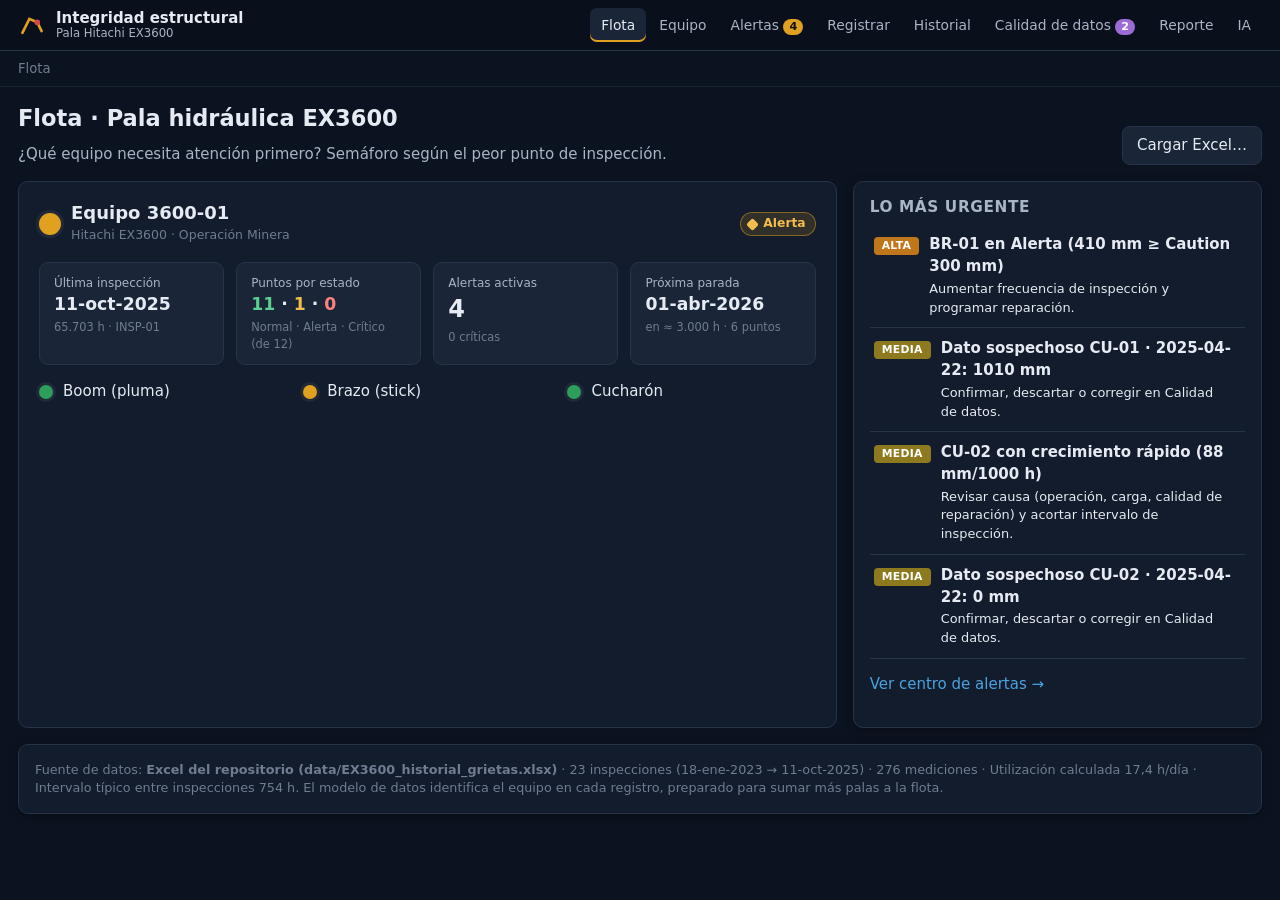
==== index.html @ c7be957b "Fases 0–5: interfaz completa de la plataforma - Shell con router por hash, migas, tema oscuro indust" ====
<!doctype html>
<html lang="es">
<head>
  <meta charset="utf-8">
  <meta name="viewport" content="width=device-width, initial-scale=1">
  <title>Integridad estructural EX3600</title>
  <meta name="description" content="Plataforma de gestión de integridad estructural de la pala Hitachi EX3600: historial de grietas, tendencias, alertas y plan de mantenimiento.">
  <link rel="icon" href="data:image/svg+xml,%3Csvg xmlns='http://www.w3.org/2000/svg' viewBox='0 0 32 32'%3E%3Crect width='32' height='32' rx='6' fill='%230c1320'/%3E%3Cpath d='M6 24 L14 10 L22 14 L26 22' stroke='%23e0a020' stroke-width='3' fill='none' stroke-linecap='round'/%3E%3Ccircle cx='22' cy='14' r='3' fill='%23d64545'/%3E%3C/svg%3E">
  <link rel="stylesheet" href="src/estilos.css">
  <script src="vendor/xlsx.full.min.js"></script>
  <script src="vendor/chart.umd.min.js"></script>
  <script src="vendor/chartjs-plugin-annotation.min.js"></script>
  <script type="importmap">{ "imports": { "three": "./vendor/three.module.min.js" } }</script>
</head>
<body>
  <header class="barra no-print">
    <a class="marca" href="#/flota" aria-label="Inicio">
      <svg viewBox="0 0 32 32" width="28" height="28" aria-hidden="true"><path d="M5 25 L13 9 L22 13 L27 23" stroke="currentColor" stroke-width="3" fill="none" stroke-linecap="round"/><circle cx="22" cy="13" r="3.2" fill="#d64545"/></svg>
      <span><b>Integridad estructural</b><small>Pala Hitachi EX3600</small></span>
    </a>
    <button class="menu-btn" id="menuBtn" aria-label="Menú" aria-expanded="false">☰</button>
    <nav id="nav" class="nav">
      <a href="#/flota" data-r="flota">Flota</a>
      <a href="#/equipo/3600-01" data-r="equipo">Equipo</a>
      <a href="#/alertas" data-r="alertas">Alertas <span class="badge" id="badgeAlertas" hidden></span></a>
      <a href="#/registrar" data-r="registrar">Registrar</a>
      <a href="#/historial" data-r="historial">Historial</a>
      <a href="#/calidad" data-r="calidad">Calidad de datos <span class="badge violeta" id="badgeCalidad" hidden></span></a>
      <a href="#/reporte" data-r="reporte">Reporte</a>
      <a href="#/ia" data-r="ia">IA</a>
    </nav>
  </header>
  <div class="migas no-print" id="migas" aria-label="Ruta"></div>
  <main id="vista" class="vista" tabindex="-1">
    <div class="cargando" id="cargando">Cargando historial de inspecciones…</div>
  </main>
  <div id="toast" class="toast" role="status" aria-live="polite"></div>
  <input type="file" id="archivoExcel" accept=".xlsx,.xls" hidden>

  <script>
    // Si se abre como archivo local, los módulos ES no cargan en la mayoría de los navegadores.
    setTimeout(function () {
      if (!window.__appLista) {
        var c = document.getElementById('cargando');
        if (c) c.innerHTML = location.protocol === 'file:'
          ? '<h2>Abra la plataforma con un servidor local</h2><p>Los navegadores bloquean los módulos JavaScript al abrir <code>index.html</code> como archivo. Use una de estas opciones:</p><ol><li>Doble clic en <b>iniciar.bat</b> (Windows) o ejecute <code>python -m http.server 8000</code> en esta carpeta y abra <a href="http://localhost:8000">http://localhost:8000</a>.</li><li>Use el link publicado en GitHub Pages (ver README).</li></ol>'
          : '<h2>No se pudo iniciar la plataforma</h2><p>Revise la consola del navegador.</p>';
      }
    }, 2500);
  </script>
  <script type="module" src="src/app.js"></script>
</body>
</html>
---- src/estilos.css ----
/* Tema oscuro industrial (GARDIAN). Colores de estado fijos según CLAUDE.md. */
:root {
  --fondo: #0c1320;
  --panel: #131c2c;
  --panel2: #1a2538;
  --borde: #263349;
  --texto: #e6ebf3;
  --texto2: #a9b4c6;
  --tenue: #6f7c92;
  --acento: #4aa3df;
  --normal: #2e9e5b;
  --alerta: #e0a020;
  --critico: #d64545;
  --ni: #7a8599;
  --sospechoso: #9b6bd6;
  --radio: 10px;
  --sombra: 0 2px 10px rgba(0, 0, 0, .35);
  color-scheme: dark;
}
* { box-sizing: border-box; }
html, body { margin: 0; background: var(--fondo); color: var(--texto); font: 15px/1.45 system-ui, -apple-system, "Segoe UI", Roboto, sans-serif; }
a { color: var(--acento); text-decoration: none; }
a:hover { text-decoration: underline; }
h1, h2, h3, h4 { margin: 0 0 .5em; line-height: 1.2; font-weight: 650; }
h1 { font-size: 1.5rem; } h2 { font-size: 1.2rem; } h3 { font-size: 1.02rem; color: var(--texto2); text-transform: uppercase; letter-spacing: .04em; }
code { background: var(--panel2); padding: 0 .3em; border-radius: 4px; }
small, .tenue { color: var(--tenue); }
.num { font-variant-numeric: tabular-nums; }

/* Barra superior */
.barra { position: sticky; top: 0; z-index: 20; display: flex; align-items: center; gap: 16px; padding: 8px 18px; background: #0a101b; border-bottom: 1px solid var(--borde); }
.marca { display: flex; align-items: center; gap: 10px; color: var(--alerta); }
.marca span { display: flex; flex-direction: column; color: var(--texto); line-height: 1.1; }
.marca small { color: var(--texto2); font-size: .78rem; }
.marca:hover { text-decoration: none; }
.nav { display: flex; gap: 2px; margin-left: auto; flex-wrap: wrap; }
.nav a { color: var(--texto2); padding: 7px 11px; border-radius: 7px; font-size: .92rem; white-space: nowrap; }
.nav a:hover { background: var(--panel2); text-decoration: none; color: var(--texto); }
.nav a.activo { background: var(--panel2); color: var(--texto); box-shadow: inset 0 -2px 0 var(--alerta); }
.badge { display: inline-block; min-width: 20px; padding: 0 6px; border-radius: 10px; background: var(--critico); color: #fff; font-size: .75rem; text-align: center; font-weight: 700; }
.badge.violeta { background: var(--sospechoso); }
.menu-btn { display: none; margin-left: auto; background: none; border: 1px solid var(--borde); color: var(--texto); font-size: 1.2rem; border-radius: 6px; padding: 4px 10px; }
.migas { padding: 8px 18px; font-size: .88rem; color: var(--tenue); border-bottom: 1px solid #172033; }
.migas a { color: var(--texto2); }
.migas span.sep { margin: 0 6px; color: #3a4760; }

.vista { padding: 18px; max-width: 1400px; margin: 0 auto; outline: none; }
.cargando { padding: 40px; text-align: center; color: var(--texto2); }
.cargando ol { text-align: left; max-width: 640px; margin: 1em auto; }

/* Componentes */
.panel { background: var(--panel); border: 1px solid var(--borde); border-radius: var(--radio); padding: 16px; box-shadow: var(--sombra); min-width: 0; }
.panel > h2:first-child, .panel > h3:first-child { margin-top: 0; }
.rejilla { display: grid; gap: 16px; }
.c2 { grid-template-columns: repeat(2, minmax(0, 1fr)); }
.c3 { grid-template-columns: repeat(3, minmax(0, 1fr)); }
.c4 { grid-template-columns: repeat(4, minmax(0, 1fr)); }
.c-3-2 { grid-template-columns: minmax(0, 3fr) minmax(0, 2fr); }
.c-2-1 { grid-template-columns: minmax(0, 2fr) minmax(0, 1fr); }
.c-3-1 { grid-template-columns: minmax(0, 3fr) minmax(0, 1fr); }
.fila { display: flex; gap: 10px; align-items: center; flex-wrap: wrap; }
.entre { justify-content: space-between; }
.espacio { height: 16px; }
.cabecera { display: flex; justify-content: space-between; align-items: flex-end; gap: 16px; flex-wrap: wrap; margin-bottom: 16px; }
.cabecera p { margin: .2em 0 0; color: var(--texto2); }

.kpis { display: grid; grid-template-columns: repeat(auto-fit, minmax(150px, 1fr)); gap: 12px; }
.kpi { background: var(--panel2); border: 1px solid var(--borde); border-radius: 9px; padding: 12px 14px; }
.kpi .v { font-size: 1.6rem; font-weight: 700; font-variant-numeric: tabular-nums; }
.kpi .v small { font-size: .85rem; font-weight: 500; }
.kpi .t { font-size: .8rem; color: var(--texto2); }
.kpi .d { font-size: .76rem; color: var(--tenue); margin-top: 2px; }

/* Estados */
.estado { display: inline-flex; align-items: center; gap: 6px; padding: 2px 9px 2px 7px; border-radius: 12px; font-size: .82rem; font-weight: 650; border: 1px solid transparent; white-space: nowrap; }
.estado::before { content: ""; width: 9px; height: 9px; border-radius: 50%; background: currentColor; }
.e-Normal { color: #5ccf8c; background: rgba(46, 158, 91, .14); border-color: rgba(46, 158, 91, .45); }
.e-Alerta { color: #f2bd4c; background: rgba(224, 160, 32, .14); border-color: rgba(224, 160, 32, .5); }
.e-Crítico { color: #ff8080; background: rgba(214, 69, 69, .16); border-color: rgba(214, 69, 69, .55); }
.e-NI { color: #b4bdcc; background: rgba(122, 133, 153, .15); border-color: rgba(122, 133, 153, .45); }
.e-Alerta::before { border-radius: 2px; transform: rotate(45deg); }
.e-Crítico::before { border-radius: 1px; }
.sosp { outline: 2px dashed var(--sospechoso); outline-offset: 2px; }
.chip { display: inline-block; padding: 1px 8px; border-radius: 10px; font-size: .75rem; background: var(--panel2); border: 1px solid var(--borde); color: var(--texto2); white-space: nowrap; }
.chip.violeta { border: 1px dashed var(--sospechoso); color: #c7a8f0; }
.chip.rep { border-color: #3b6ea8; color: #8fc1f0; }

/* Severidades de alerta */
.sev { display: inline-block; padding: 1px 8px; border-radius: 4px; font-size: .72rem; font-weight: 700; text-transform: uppercase; letter-spacing: .03em; }
.sev-critica { background: var(--critico); color: #fff; }
.sev-alta { background: #c0761a; color: #fff; }
.sev-media { background: #8d7a1f; color: #fff; }
.sev-baja { background: #3a4a63; color: #dbe3ef; }
.sev-info { background: #263349; color: var(--texto2); }
.alerta-item { display: grid; grid-template-columns: auto 1fr auto; gap: 10px; align-items: start; padding: 10px 4px; border-bottom: 1px solid var(--borde); }
.alerta-item:last-child { border-bottom: 0; }
.alerta-item p { margin: 2px 0 0; color: var(--texto2); font-size: .88rem; }
.alerta-item .acc { color: var(--texto); font-size: .86rem; }

/* Tablas */
.tabla-wrap { overflow-x: auto; }
table { width: 100%; border-collapse: collapse; font-size: .9rem; }
th, td { padding: 7px 9px; text-align: left; border-bottom: 1px solid var(--borde); vertical-align: middle; }
th { color: var(--texto2); font-weight: 600; font-size: .8rem; text-transform: uppercase; letter-spacing: .03em; background: var(--panel2); position: sticky; top: 0; }
td.n, th.n { text-align: right; font-variant-numeric: tabular-nums; }
tr.clic { cursor: pointer; }
tr.clic:hover td { background: rgba(74, 163, 223, .07); }
tr.fila-sosp td { background: rgba(155, 107, 214, .08); }

/* Formularios */
input, select, textarea, button { font: inherit; color: var(--texto); }
input[type=text], input[type=number], input[type=date], input[type=password], select, textarea {
  background: #0d1524; border: 1px solid var(--borde); border-radius: 7px; padding: 7px 9px; min-width: 0;
}
input:focus, select:focus, textarea:focus { outline: 2px solid var(--acento); outline-offset: 0; }
textarea { width: 100%; min-height: 60px; resize: vertical; }
label.campo { display: flex; flex-direction: column; gap: 4px; font-size: .82rem; color: var(--texto2); }
.btn { background: var(--panel2); border: 1px solid var(--borde); border-radius: 8px; padding: 8px 14px; cursor: pointer; white-space: nowrap; }
.btn:hover { border-color: var(--acento); }
.btn.prim { background: #1d5d8f; border-color: #2a77b3; }
.btn.prim:hover { background: #236ba3; }
.btn.peligro { background: #6e2424; border-color: #963131; }
.btn.chico { padding: 4px 9px; font-size: .82rem; }
.btn:disabled { opacity: .5; cursor: not-allowed; }
.seg { display: inline-flex; border: 1px solid var(--borde); border-radius: 8px; overflow: hidden; }
.seg button { background: transparent; border: 0; padding: 6px 12px; cursor: pointer; color: var(--texto2); }
.seg button.on { background: var(--panel2); color: var(--texto); box-shadow: inset 0 -2px 0 var(--acento); }
input[type=range] { width: 100%; accent-color: var(--alerta); }

/* Tarjetas de zona/equipo */
.tarjeta { display: block; background: var(--panel); border: 1px solid var(--borde); border-radius: var(--radio); padding: 14px; color: var(--texto); transition: border-color .15s, transform .15s; }
.tarjeta:hover { border-color: var(--acento); text-decoration: none; transform: translateY(-1px); }
.tarjeta.clic { cursor: pointer; }
.tarjeta .esquema { margin: 8px 0; }
.tarjeta .mini-esq { background: #f4f6f9; border-radius: 6px; height: 120px; display: flex; align-items: center; justify-content: center; overflow: hidden; margin: 8px 0; }
.tarjeta .mini-esq img { max-height: 116px; max-width: 100%; }
.semaforo { width: 14px; height: 14px; border-radius: 50%; display: inline-block; box-shadow: 0 0 0 3px rgba(255,255,255,.06); }

/* Esquema con hotspots */
.esquema { position: relative; background: #f4f6f9; border-radius: 8px; overflow: hidden; }
.esquema img { display: block; width: 100%; height: auto; }
.hot { position: absolute; transform: translate(-50%, -50%); width: 34px; height: 34px; border-radius: 50%; border: 3px solid #fff; color: #fff; font-size: .62rem; font-weight: 800; display: flex; align-items: center; justify-content: center; cursor: pointer; box-shadow: 0 0 0 2px rgba(0,0,0,.35), 0 2px 8px rgba(0,0,0,.4); transition: transform .15s; text-decoration: none; }
.hot:hover, .hot:focus { transform: translate(-50%, -50%) scale(1.18); text-decoration: none; z-index: 2; }
.hot.pulso { animation: pulso 1.4s infinite; }
.hot .etq { position: absolute; top: 100%; margin-top: 3px; background: rgba(12,19,32,.9); padding: 1px 6px; border-radius: 4px; font-size: .72rem; white-space: nowrap; }
.hot.sosp { outline: 3px dashed var(--sospechoso); outline-offset: 3px; }
@keyframes pulso { 0%, 100% { box-shadow: 0 0 0 2px rgba(0,0,0,.35), 0 0 0 0 rgba(214,69,69,.7); } 50% { box-shadow: 0 0 0 2px rgba(0,0,0,.35), 0 0 0 12px rgba(214,69,69,0); } }

/* Gráficos */
.grafico { position: relative; height: 340px; }
.grafico.chico { height: 120px; }
.leyenda { display: flex; gap: 14px; flex-wrap: wrap; font-size: .8rem; color: var(--texto2); margin-top: 8px; }
.leyenda i { display: inline-block; width: 12px; height: 12px; border-radius: 3px; margin-right: 5px; vertical-align: -1px; }

/* 3D */
.pala3d { position: relative; height: 420px; border-radius: 8px; overflow: hidden; background: radial-gradient(ellipse at 50% 30%, #1d2a40, #0a101b 75%); }
.pala3d canvas { display: block; }
.pala3d .ayuda { position: absolute; left: 10px; bottom: 8px; font-size: .75rem; color: var(--tenue); pointer-events: none; }
.pala3d .tip { position: absolute; pointer-events: none; background: rgba(10,16,27,.95); border: 1px solid var(--borde); padding: 6px 9px; border-radius: 6px; font-size: .8rem; display: none; white-space: nowrap; }

/* Galería */
.galeria { display: grid; grid-template-columns: repeat(auto-fill, minmax(170px, 1fr)); gap: 10px; }
.galeria figure { margin: 0; background: var(--panel2); border: 1px solid var(--borde); border-radius: 8px; overflow: hidden; }
.galeria img { width: 100%; height: 130px; object-fit: contain; display: block; cursor: zoom-in; background: #f4f6f9; }
.galeria figcaption { padding: 6px 8px; font-size: .78rem; color: var(--texto2); }
.visor { position: fixed; inset: 0; background: rgba(0,0,0,.85); display: flex; align-items: center; justify-content: center; z-index: 50; padding: 20px; cursor: zoom-out; }
.visor img { max-width: 100%; max-height: 100%; border-radius: 6px; }

.aviso { border-left: 4px solid var(--alerta); background: rgba(224,160,32,.08); padding: 10px 14px; border-radius: 6px; margin: 10px 0; }
.aviso.rojo { border-color: var(--critico); background: rgba(214,69,69,.08); }
.aviso.violeta { border-color: var(--sospechoso); background: rgba(155,107,214,.08); }
.aviso.azul { border-color: var(--acento); background: rgba(74,163,223,.08); }
.toast { position: fixed; bottom: 20px; left: 50%; transform: translateX(-50%) translateY(120px); background: #1d5d8f; color: #fff; padding: 10px 18px; border-radius: 8px; box-shadow: var(--sombra); transition: transform .25s; z-index: 60; max-width: 90vw; }
.toast.ver { transform: translateX(-50%) translateY(0); }
.toast.error { background: #8a2b2b; }

.lista-simple { margin: 0; padding-left: 18px; }
.lista-simple li { margin: 4px 0; }
.historia { position: relative; padding-left: 18px; border-left: 2px solid var(--borde); }
.historia .h { position: relative; margin: 0 0 12px; }
.historia .h::before { content: ""; position: absolute; left: -24px; top: 5px; width: 10px; height: 10px; border-radius: 50%; background: var(--tenue); }
.historia .h.critica::before { background: var(--critico); } .historia .h.alta::before { background: var(--alerta); } .historia .h.rep::before { background: var(--acento); }
.ia-respuesta { white-space: pre-wrap; background: #0d1524; border: 1px solid var(--borde); border-radius: 8px; padding: 14px; max-height: 520px; overflow: auto; font-size: .9rem; }

/* Formulario estilo formato de inspección */
.form-zona td input[type=number] { width: 90px; }
.form-zona td input[type=text] { width: 100%; min-width: 150px; }
.form-zona .ni-check { display: inline-flex; gap: 4px; align-items: center; font-size: .8rem; color: var(--texto2); }

@media (max-width: 1000px) {
  .c3, .c4 { grid-template-columns: repeat(2, minmax(0, 1fr)); }
  .c-3-2, .c-2-1, .c-3-1 { grid-template-columns: minmax(0, 1fr); }
}
@media (max-width: 960px) {
  .menu-btn { display: block; }
  .nav { display: none; position: absolute; top: 100%; left: 0; right: 0; flex-direction: column; background: #0a101b; border-bottom: 1px solid var(--borde); padding: 8px; }
  .nav.abierto { display: flex; }
}
@media (max-width: 760px) {
  .c2, .c3, .c4 { grid-template-columns: minmax(0, 1fr); }
  .vista { padding: 12px; }
  .grafico { height: 280px; }
  .pala3d { height: 320px; }
}

/* Impresión (reporte) */
.solo-print { display: none; }
@media print {
  :root { --fondo: #fff; --panel: #fff; --panel2: #f1f3f6; --borde: #c9d0da; --texto: #111; --texto2: #333; --tenue: #555; color-scheme: light; }
  html, body { background: #fff; color: #111; font-size: 11pt; }
  .no-print, .barra, .migas, .toast { display: none !important; }
  .solo-print { display: block; }
  .vista { padding: 0; max-width: none; }
  .panel { box-shadow: none; break-inside: avoid; }
  .salto { break-before: page; }
  th { background: #eef1f5 !important; color: #222; position: static; }
  .e-Normal { color: #1b6e3e; } .e-Alerta { color: #8a5d00; } .e-Crítico { color: #a12828; } .e-NI { color: #4c5566; }
  a { color: #111; }
  .grafico { height: 260px; }
}
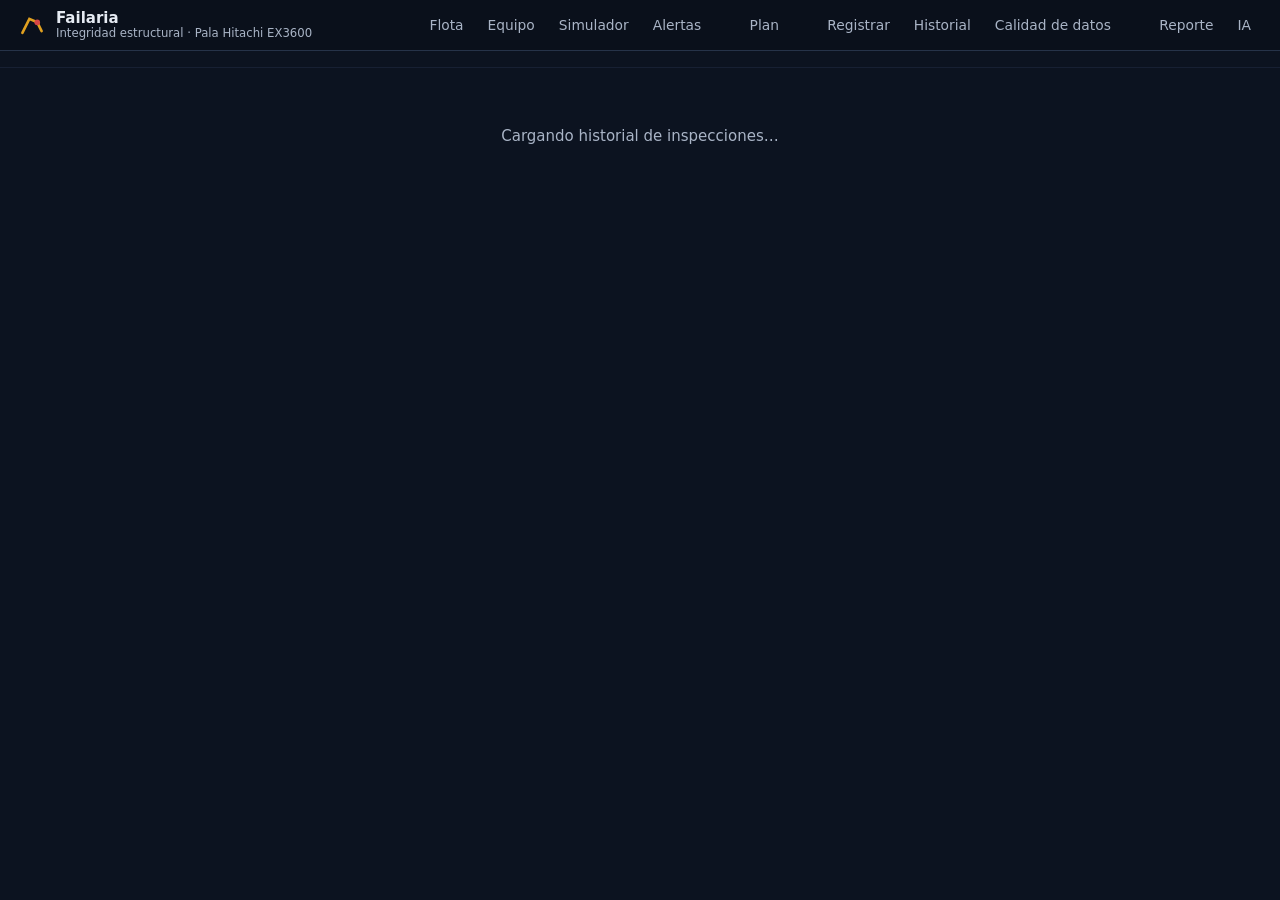
==== commit 381bbf2c: "Fase 9: Failaria en la interfaz, piezas modeladas según los esquemas, modo por pieza con inspección " ====
--- a/index.html
+++ b/index.html
@@ -3,8 +3,8 @@
 <head>
   <meta charset="utf-8">
   <meta name="viewport" content="width=device-width, initial-scale=1">
-  <title>Integridad estructural EX3600</title>
-  <meta name="description" content="Plataforma de gestión de integridad estructural de la pala Hitachi EX3600: historial de grietas, tendencias, alertas y plan de mantenimiento.">
+  <title>Failaria · Pala Hitachi EX3600</title>
+  <meta name="description" content="Failaria: plataforma de integridad estructural de la pala Hitachi EX3600: historial de grietas, tendencias, alertas y plan de mantenimiento.">
   <link rel="icon" href="data:image/svg+xml,%3Csvg xmlns='http://www.w3.org/2000/svg' viewBox='0 0 32 32'%3E%3Crect width='32' height='32' rx='6' fill='%230c1320'/%3E%3Cpath d='M6 24 L14 10 L22 14 L26 22' stroke='%23e0a020' stroke-width='3' fill='none' stroke-linecap='round'/%3E%3Ccircle cx='22' cy='14' r='3' fill='%23d64545'/%3E%3C/svg%3E">
   <link rel="stylesheet" href="src/estilos.css">
   <script src="vendor/xlsx.full.min.js"></script>
@@ -16,13 +16,15 @@
   <header class="barra no-print">
     <a class="marca" href="#/flota" aria-label="Inicio">
       <svg viewBox="0 0 32 32" width="28" height="28" aria-hidden="true"><path d="M5 25 L13 9 L22 13 L27 23" stroke="currentColor" stroke-width="3" fill="none" stroke-linecap="round"/><circle cx="22" cy="13" r="3.2" fill="#d64545"/></svg>
-      <span><b>Integridad estructural</b><small>Pala Hitachi EX3600</small></span>
+      <span><b>Failaria</b><small>Integridad estructural · Pala Hitachi EX3600</small></span>
     </a>
     <button class="menu-btn" id="menuBtn" aria-label="Menú" aria-expanded="false">☰</button>
     <nav id="nav" class="nav">
       <a href="#/flota" data-r="flota">Flota</a>
       <a href="#/equipo/3600-01" data-r="equipo">Equipo</a>
+      <a href="#/simulador" data-r="simulador">Simulador</a>
       <a href="#/alertas" data-r="alertas">Alertas <span class="badge" id="badgeAlertas" hidden></span></a>
+      <a href="#/plan" data-r="plan">Plan <span class="badge" id="badgePlan" hidden></span></a>
       <a href="#/registrar" data-r="registrar">Registrar</a>
       <a href="#/historial" data-r="historial">Historial</a>
       <a href="#/calidad" data-r="calidad">Calidad de datos <span class="badge violeta" id="badgeCalidad" hidden></span></a>
--- a/src/estilos.css
+++ b/src/estilos.css
@@ -218,3 +218,93 @@
   a { color: #111; }
   .grafico { height: 260px; }
 }
+
+/* Información adicional ⓘ (ui/ayuda.js) */
+button.info { display: inline-flex; align-items: center; justify-content: center; width: 18px; height: 18px; margin-left: 6px; padding: 0; border-radius: 50%; border: 1.5px solid var(--acento); background: transparent; color: var(--acento); font: 700 11px/1 Georgia, "Times New Roman", serif; font-style: italic; cursor: pointer; vertical-align: middle; flex: none; }
+button.info:hover, button.info:focus-visible { background: var(--acento); color: #0c1320; outline: none; }
+h1 button.info, h2 button.info { width: 20px; height: 20px; font-size: 12px; }
+.popover { position: absolute; z-index: 70; background: #101a2b; border: 1px solid #35507a; border-radius: 9px; box-shadow: 0 8px 28px rgba(0,0,0,.55); padding: 12px 30px 12px 14px; font-size: .86rem; line-height: 1.45; color: var(--texto); animation: aparecer .12s ease-out; }
+.popover p { margin: 0 0 .5em; } .popover p:last-child { margin: 0; }
+.popover ul { margin: .3em 0; padding-left: 18px; }
+.popover b { color: #cfe3ff; }
+.popover-x { position: absolute; top: 4px; right: 6px; background: none; border: 0; color: var(--texto2); font-size: 1.1rem; cursor: pointer; padding: 2px 6px; }
+.popover-x:hover { color: var(--texto); }
+@keyframes aparecer { from { opacity: 0; transform: translateY(-4px); } to { opacity: 1; transform: none; } }
+.cabecera h1 { display: flex; align-items: center; gap: 4px; flex-wrap: wrap; }
+.panel h2, .panel h3 { display: flex; align-items: center; gap: 2px; }
+
+/* Simulador de falla */
+.sim-layout { display: grid; grid-template-columns: minmax(0, 3fr) minmax(300px, 1.25fr); gap: 16px; }
+.sim-barra { display: flex; align-items: center; gap: 8px; flex-wrap: wrap; padding: 8px 10px; background: var(--panel2); border: 1px solid var(--borde); border-radius: 9px; margin-bottom: 10px; }
+.sim-barra .reloj { font-variant-numeric: tabular-nums; font-weight: 650; min-width: 190px; }
+.sim-barra .btn.icono { width: 38px; padding: 6px 0; text-align: center; font-size: 1rem; }
+.sim-3d { position: relative; height: 560px; border-radius: 9px; overflow: hidden; background: radial-gradient(ellipse at 50% 30%, #182338, #0a101b 75%); cursor: grab; }
+.sim-3d canvas { display: block; }
+.sim-3d.tirando { cursor: grabbing; }
+.sim-3d .hud { position: absolute; left: 10px; top: 10px; background: rgba(10,16,27,.82); border: 1px solid var(--borde); border-radius: 7px; padding: 6px 10px; font-size: .8rem; pointer-events: none; max-width: 300px; }
+.sim-3d .hud b { color: #ffb4b4; }
+.sim-3d .tip { position: absolute; pointer-events: none; background: rgba(10,16,27,.95); border: 1px solid var(--borde); padding: 6px 9px; border-radius: 6px; font-size: .8rem; display: none; white-space: nowrap; }
+.fea-leyenda { display: flex; align-items: center; gap: 8px; font-size: .78rem; color: var(--texto2); margin-top: 8px; }
+.fea-leyenda .barra-color { flex: 1; height: 10px; border-radius: 5px; background: linear-gradient(90deg, #1b2f8a, #1ea7d8, #2ec46a, #f2d23a, #ff7a1a, #d61f1f); }
+.sev-barra { position: relative; height: 8px; background: #0d1524; border-radius: 4px; overflow: hidden; min-width: 54px; }
+.sev-barra i { position: absolute; left: 0; top: 0; bottom: 0; border-radius: 4px; }
+.sim-tabla td, .sim-tabla th { padding: 5px 5px; font-size: .82rem; white-space: nowrap; }
+.sim-tabla tr.fallado td { background: rgba(214,69,69,.12); }
+.sim-tabla tr.sel td { background: rgba(74,163,223,.12); }
+.sim-eventos { max-height: 170px; overflow: auto; font-size: .82rem; }
+.sim-eventos div { padding: 3px 0; border-bottom: 1px solid #172033; }
+.fad { width: 100%; height: auto; display: block; }
+.modo-chip { display: inline-block; padding: 1px 7px; border-radius: 9px; font-size: .72rem; font-weight: 700; }
+.modo-sin-grieta { background: #223349; color: #b4bdcc; } .modo-iniciacion { background: rgba(46,158,91,.25); color: #8fe0ad; }
+.modo-propagacion { background: rgba(224,160,32,.25); color: #f6cd6a; } .modo-acelerada { background: rgba(255,122,26,.3); color: #ffb380; }
+.modo-fractura { background: var(--critico); color: #fff; animation: parpadeo 1s infinite; }
+@keyframes parpadeo { 50% { opacity: .55; } }
+@media (max-width: 1000px) { .sim-layout { grid-template-columns: minmax(0, 1fr); } .sim-3d { height: 420px; } }
+
+/* Planificación: tablero, calendario, diálogo */
+.tablero { display: grid; grid-template-columns: repeat(4, minmax(0, 1fr)); gap: 12px; align-items: start; }
+.columna { background: var(--panel); border: 1px solid var(--borde); border-radius: var(--radio); min-height: 240px; display: flex; flex-direction: column; }
+.columna.sobre { border-color: var(--acento); box-shadow: inset 0 0 0 2px rgba(74,163,223,.35); }
+.col-cab { display: flex; align-items: center; gap: 6px; padding: 10px 12px; border-bottom: 1px solid var(--borde); font-size: .9rem; }
+.col-cab .chip { margin-left: auto; }
+.col-cuerpo { padding: 8px; display: flex; flex-direction: column; gap: 8px; flex: 1; }
+.tarea { background: var(--panel2); border: 1px solid var(--borde); border-left: 4px solid var(--acento); border-radius: 8px; padding: 8px 10px; cursor: grab; font-size: .86rem; }
+.tarea:active { cursor: grabbing; }
+.tarea.arrastrando { opacity: .5; }
+.tarea.vencida { background: rgba(214,69,69,.10); }
+.tarea.hecha { opacity: .72; }
+.tarea.hecha .titulo { text-decoration: line-through; }
+.tarea .meta { color: var(--texto2); font-size: .78rem; margin-top: 3px; }
+.tarea .meta .rojo { color: #ff8080; font-weight: 600; }
+.tarea .acciones { margin-top: 6px; gap: 4px; justify-content: space-between; }
+tr.fila-vencida td { background: rgba(214,69,69,.08); }
+.cal-cab { display: grid; grid-template-columns: repeat(7, 1fr); font-size: .75rem; color: var(--texto2); text-align: center; margin-bottom: 4px; }
+.calendario { display: grid; grid-template-columns: repeat(7, 1fr); gap: 4px; }
+.dia { min-height: 86px; background: var(--panel2); border: 1px solid var(--borde); border-radius: 6px; padding: 4px; font-size: .74rem; cursor: pointer; }
+.dia.vacio { background: transparent; border-color: transparent; cursor: default; }
+.dia.hoy { border: 2px solid var(--acento); }
+.dia.insp { background: rgba(74,163,223,.08); }
+.dia .n { font-weight: 700; color: var(--texto2); margin-bottom: 3px; }
+.dia .ev { border-left: 3px solid var(--acento); background: rgba(255,255,255,.05); border-radius: 3px; padding: 1px 4px; margin-bottom: 2px; white-space: nowrap; overflow: hidden; text-overflow: ellipsis; cursor: pointer; }
+.dia .ev.vencida { background: rgba(214,69,69,.2); } .dia .ev.hecha { opacity: .55; text-decoration: line-through; }
+.dlg { background: var(--panel); color: var(--texto); border: 1px solid #35507a; border-radius: 12px; padding: 18px; width: min(760px, 94vw); box-shadow: 0 12px 40px rgba(0,0,0,.6); }
+.dlg::backdrop { background: rgba(0,0,0,.6); }
+.dlg-form { display: flex; flex-direction: column; gap: 10px; }
+.dlg-form input, .dlg-form select, .dlg-form textarea { width: 100%; }
+.checklist { display: flex; flex-direction: column; gap: 3px; font-size: .86rem; color: var(--texto); margin: 4px 0; }
+.checklist input { width: auto; }
+@media (max-width: 1000px) { .tablero { grid-template-columns: repeat(2, minmax(0, 1fr)); } }
+@media (max-width: 640px) { .tablero { grid-template-columns: minmax(0, 1fr); } .dia { min-height: 56px; } .dia .ev { display: none; } }
+@media print { .tablero { grid-template-columns: repeat(2, 1fr); } .tarea { break-inside: avoid; } }
+
+/* Simulador: modo pieza, inspección y lupa */
+.sim-3d.pieza { height: 520px; }
+.sim-3d .sim-vistas { position: absolute; right: 10px; top: 10px; }
+.lupa { display: block; width: 100%; height: 280px; border-radius: 8px; background: #1e2633; cursor: crosshair; touch-action: none; }
+.lupa.tirando { cursor: grabbing; }
+.insp-lista { display: grid; grid-template-columns: repeat(2, minmax(0, 1fr)); gap: 8px; }
+.insp-tarjeta { background: var(--panel2); border: 1px solid var(--borde); border-radius: 8px; padding: 8px 10px; font-size: .85rem; cursor: pointer; }
+.insp-tarjeta.sel { border-color: var(--acento); box-shadow: inset 0 0 0 1px var(--acento); }
+.insp-tarjeta.fallado { background: rgba(214,69,69,.12); }
+.c1 { grid-template-columns: minmax(0, 1fr); }
+@media (max-width: 640px) { .insp-lista { grid-template-columns: minmax(0, 1fr); } .lupa { height: 220px; } }
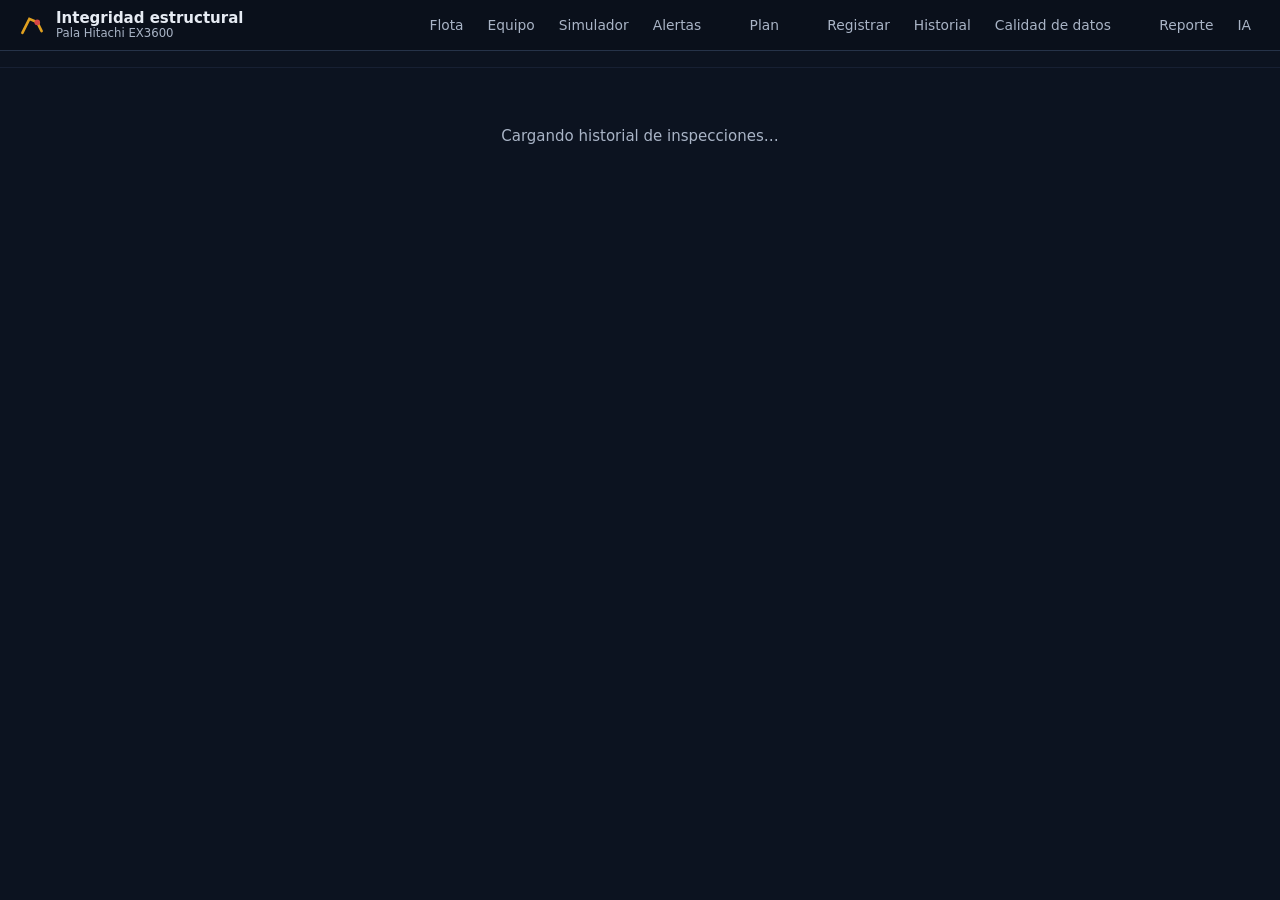
==== commit d597c3db: "Fase 8: pala 3D paramétrica, causa de falla y reporte de esfuerzo, planificación tipo tablero/calend" ====
--- a/index.html
+++ b/index.html
@@ -3,8 +3,8 @@
 <head>
   <meta charset="utf-8">
   <meta name="viewport" content="width=device-width, initial-scale=1">
-  <title>Failaria · Pala Hitachi EX3600</title>
-  <meta name="description" content="Failaria: plataforma de integridad estructural de la pala Hitachi EX3600: historial de grietas, tendencias, alertas y plan de mantenimiento.">
+  <title>Integridad estructural EX3600</title>
+  <meta name="description" content="Plataforma de gestión de integridad estructural de la pala Hitachi EX3600: historial de grietas, tendencias, alertas y plan de mantenimiento.">
   <link rel="icon" href="data:image/svg+xml,%3Csvg xmlns='http://www.w3.org/2000/svg' viewBox='0 0 32 32'%3E%3Crect width='32' height='32' rx='6' fill='%230c1320'/%3E%3Cpath d='M6 24 L14 10 L22 14 L26 22' stroke='%23e0a020' stroke-width='3' fill='none' stroke-linecap='round'/%3E%3Ccircle cx='22' cy='14' r='3' fill='%23d64545'/%3E%3C/svg%3E">
   <link rel="stylesheet" href="src/estilos.css">
   <script src="vendor/xlsx.full.min.js"></script>
@@ -16,7 +16,7 @@
   <header class="barra no-print">
     <a class="marca" href="#/flota" aria-label="Inicio">
       <svg viewBox="0 0 32 32" width="28" height="28" aria-hidden="true"><path d="M5 25 L13 9 L22 13 L27 23" stroke="currentColor" stroke-width="3" fill="none" stroke-linecap="round"/><circle cx="22" cy="13" r="3.2" fill="#d64545"/></svg>
-      <span><b>Failaria</b><small>Integridad estructural · Pala Hitachi EX3600</small></span>
+      <span><b>Integridad estructural</b><small>Pala Hitachi EX3600</small></span>
     </a>
     <button class="menu-btn" id="menuBtn" aria-label="Menú" aria-expanded="false">☰</button>
     <nav id="nav" class="nav">
--- a/src/estilos.css
+++ b/src/estilos.css
@@ -296,15 +296,3 @@
 @media (max-width: 1000px) { .tablero { grid-template-columns: repeat(2, minmax(0, 1fr)); } }
 @media (max-width: 640px) { .tablero { grid-template-columns: minmax(0, 1fr); } .dia { min-height: 56px; } .dia .ev { display: none; } }
 @media print { .tablero { grid-template-columns: repeat(2, 1fr); } .tarea { break-inside: avoid; } }
-
-/* Simulador: modo pieza, inspección y lupa */
-.sim-3d.pieza { height: 520px; }
-.sim-3d .sim-vistas { position: absolute; right: 10px; top: 10px; }
-.lupa { display: block; width: 100%; height: 280px; border-radius: 8px; background: #1e2633; cursor: crosshair; touch-action: none; }
-.lupa.tirando { cursor: grabbing; }
-.insp-lista { display: grid; grid-template-columns: repeat(2, minmax(0, 1fr)); gap: 8px; }
-.insp-tarjeta { background: var(--panel2); border: 1px solid var(--borde); border-radius: 8px; padding: 8px 10px; font-size: .85rem; cursor: pointer; }
-.insp-tarjeta.sel { border-color: var(--acento); box-shadow: inset 0 0 0 1px var(--acento); }
-.insp-tarjeta.fallado { background: rgba(214,69,69,.12); }
-.c1 { grid-template-columns: minmax(0, 1fr); }
-@media (max-width: 640px) { .insp-lista { grid-template-columns: minmax(0, 1fr); } .lupa { height: 220px; } }
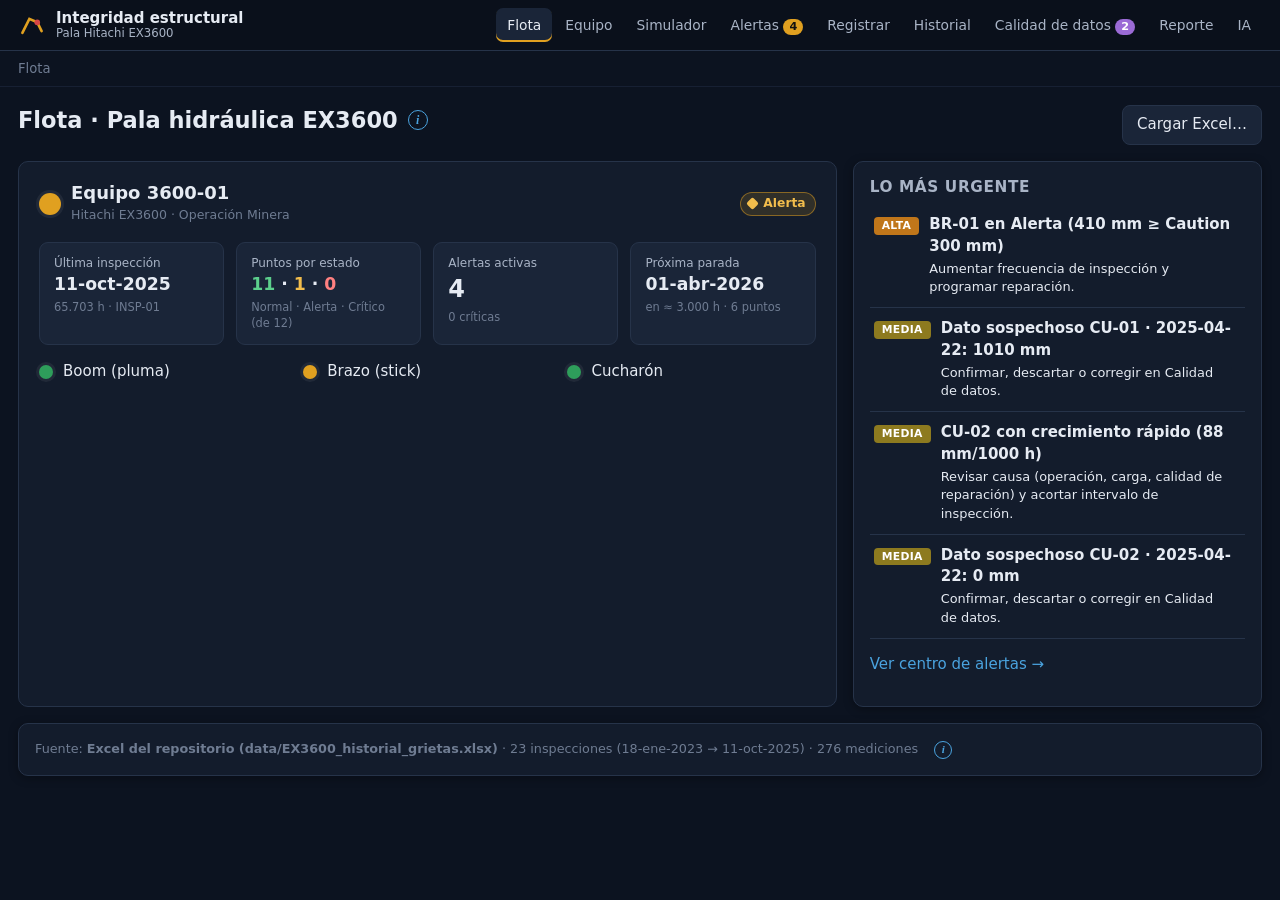
==== commit 4d6f8469: "Fase 7: interfaz didáctica (ⓘ), simulador de falla con ley de Paris, mapa FEA y sobreesfuerzo con el" ====
--- a/index.html
+++ b/index.html
@@ -24,7 +24,6 @@
       <a href="#/equipo/3600-01" data-r="equipo">Equipo</a>
       <a href="#/simulador" data-r="simulador">Simulador</a>
       <a href="#/alertas" data-r="alertas">Alertas <span class="badge" id="badgeAlertas" hidden></span></a>
-      <a href="#/plan" data-r="plan">Plan <span class="badge" id="badgePlan" hidden></span></a>
       <a href="#/registrar" data-r="registrar">Registrar</a>
       <a href="#/historial" data-r="historial">Historial</a>
       <a href="#/calidad" data-r="calidad">Calidad de datos <span class="badge violeta" id="badgeCalidad" hidden></span></a>
--- a/src/estilos.css
+++ b/src/estilos.css
@@ -260,39 +260,3 @@
 .modo-fractura { background: var(--critico); color: #fff; animation: parpadeo 1s infinite; }
 @keyframes parpadeo { 50% { opacity: .55; } }
 @media (max-width: 1000px) { .sim-layout { grid-template-columns: minmax(0, 1fr); } .sim-3d { height: 420px; } }
-
-/* Planificación: tablero, calendario, diálogo */
-.tablero { display: grid; grid-template-columns: repeat(4, minmax(0, 1fr)); gap: 12px; align-items: start; }
-.columna { background: var(--panel); border: 1px solid var(--borde); border-radius: var(--radio); min-height: 240px; display: flex; flex-direction: column; }
-.columna.sobre { border-color: var(--acento); box-shadow: inset 0 0 0 2px rgba(74,163,223,.35); }
-.col-cab { display: flex; align-items: center; gap: 6px; padding: 10px 12px; border-bottom: 1px solid var(--borde); font-size: .9rem; }
-.col-cab .chip { margin-left: auto; }
-.col-cuerpo { padding: 8px; display: flex; flex-direction: column; gap: 8px; flex: 1; }
-.tarea { background: var(--panel2); border: 1px solid var(--borde); border-left: 4px solid var(--acento); border-radius: 8px; padding: 8px 10px; cursor: grab; font-size: .86rem; }
-.tarea:active { cursor: grabbing; }
-.tarea.arrastrando { opacity: .5; }
-.tarea.vencida { background: rgba(214,69,69,.10); }
-.tarea.hecha { opacity: .72; }
-.tarea.hecha .titulo { text-decoration: line-through; }
-.tarea .meta { color: var(--texto2); font-size: .78rem; margin-top: 3px; }
-.tarea .meta .rojo { color: #ff8080; font-weight: 600; }
-.tarea .acciones { margin-top: 6px; gap: 4px; justify-content: space-between; }
-tr.fila-vencida td { background: rgba(214,69,69,.08); }
-.cal-cab { display: grid; grid-template-columns: repeat(7, 1fr); font-size: .75rem; color: var(--texto2); text-align: center; margin-bottom: 4px; }
-.calendario { display: grid; grid-template-columns: repeat(7, 1fr); gap: 4px; }
-.dia { min-height: 86px; background: var(--panel2); border: 1px solid var(--borde); border-radius: 6px; padding: 4px; font-size: .74rem; cursor: pointer; }
-.dia.vacio { background: transparent; border-color: transparent; cursor: default; }
-.dia.hoy { border: 2px solid var(--acento); }
-.dia.insp { background: rgba(74,163,223,.08); }
-.dia .n { font-weight: 700; color: var(--texto2); margin-bottom: 3px; }
-.dia .ev { border-left: 3px solid var(--acento); background: rgba(255,255,255,.05); border-radius: 3px; padding: 1px 4px; margin-bottom: 2px; white-space: nowrap; overflow: hidden; text-overflow: ellipsis; cursor: pointer; }
-.dia .ev.vencida { background: rgba(214,69,69,.2); } .dia .ev.hecha { opacity: .55; text-decoration: line-through; }
-.dlg { background: var(--panel); color: var(--texto); border: 1px solid #35507a; border-radius: 12px; padding: 18px; width: min(760px, 94vw); box-shadow: 0 12px 40px rgba(0,0,0,.6); }
-.dlg::backdrop { background: rgba(0,0,0,.6); }
-.dlg-form { display: flex; flex-direction: column; gap: 10px; }
-.dlg-form input, .dlg-form select, .dlg-form textarea { width: 100%; }
-.checklist { display: flex; flex-direction: column; gap: 3px; font-size: .86rem; color: var(--texto); margin: 4px 0; }
-.checklist input { width: auto; }
-@media (max-width: 1000px) { .tablero { grid-template-columns: repeat(2, minmax(0, 1fr)); } }
-@media (max-width: 640px) { .tablero { grid-template-columns: minmax(0, 1fr); } .dia { min-height: 56px; } .dia .ev { display: none; } }
-@media print { .tablero { grid-template-columns: repeat(2, 1fr); } .tarea { break-inside: avoid; } }
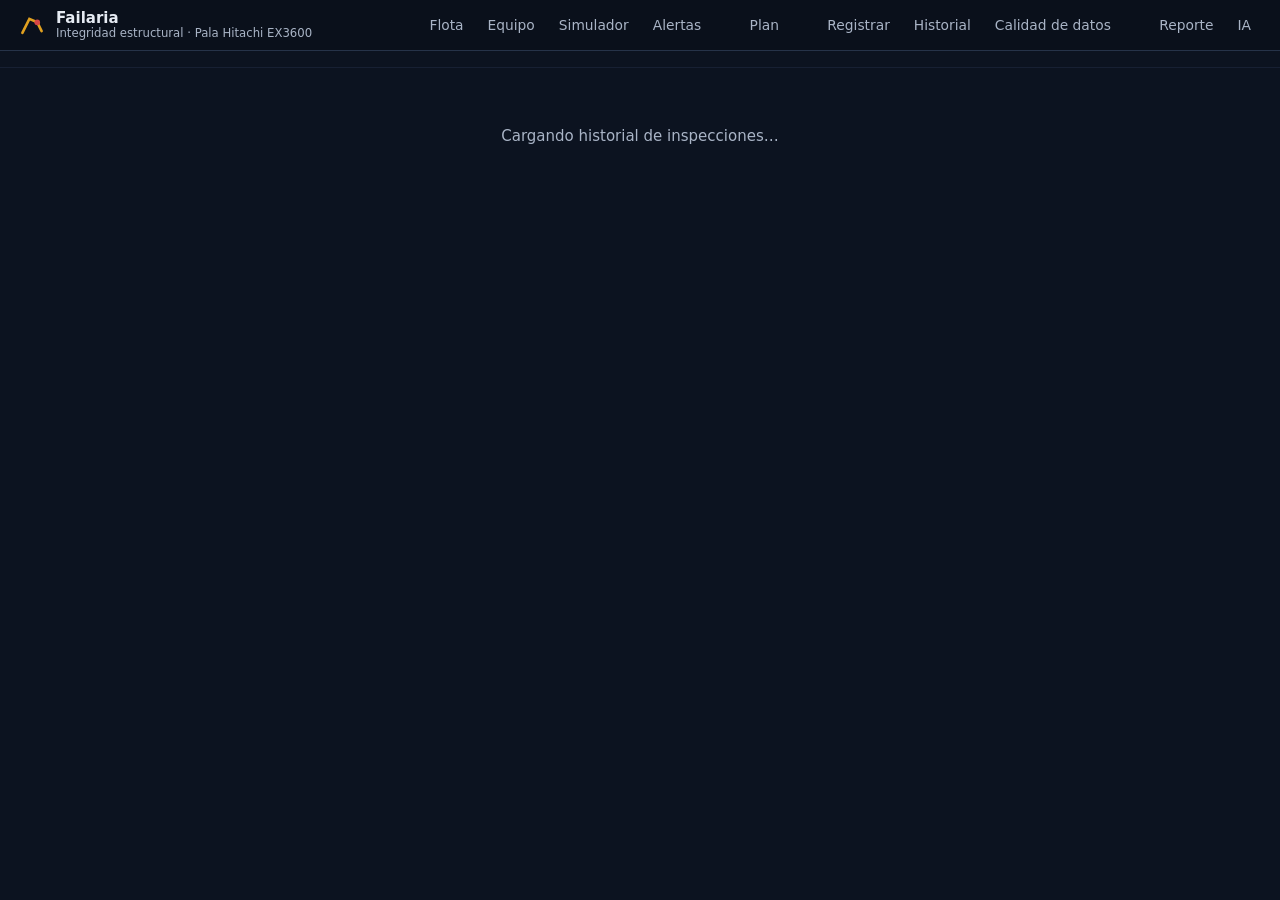
==== commit c98fb59d: "Versión entregable en un solo archivo (Failaria.html), README con nombre y tipo de plataforma, captu" ====
--- a/index.html
+++ b/index.html
@@ -3,8 +3,8 @@
 <head>
   <meta charset="utf-8">
   <meta name="viewport" content="width=device-width, initial-scale=1">
-  <title>Integridad estructural EX3600</title>
-  <meta name="description" content="Plataforma de gestión de integridad estructural de la pala Hitachi EX3600: historial de grietas, tendencias, alertas y plan de mantenimiento.">
+  <title>Failaria · Pala Hitachi EX3600</title>
+  <meta name="description" content="Failaria: plataforma de integridad estructural de la pala Hitachi EX3600: historial de grietas, tendencias, alertas y plan de mantenimiento.">
   <link rel="icon" href="data:image/svg+xml,%3Csvg xmlns='http://www.w3.org/2000/svg' viewBox='0 0 32 32'%3E%3Crect width='32' height='32' rx='6' fill='%230c1320'/%3E%3Cpath d='M6 24 L14 10 L22 14 L26 22' stroke='%23e0a020' stroke-width='3' fill='none' stroke-linecap='round'/%3E%3Ccircle cx='22' cy='14' r='3' fill='%23d64545'/%3E%3C/svg%3E">
   <link rel="stylesheet" href="src/estilos.css">
   <script src="vendor/xlsx.full.min.js"></script>
@@ -16,7 +16,7 @@
   <header class="barra no-print">
     <a class="marca" href="#/flota" aria-label="Inicio">
       <svg viewBox="0 0 32 32" width="28" height="28" aria-hidden="true"><path d="M5 25 L13 9 L22 13 L27 23" stroke="currentColor" stroke-width="3" fill="none" stroke-linecap="round"/><circle cx="22" cy="13" r="3.2" fill="#d64545"/></svg>
-      <span><b>Integridad estructural</b><small>Pala Hitachi EX3600</small></span>
+      <span><b>Failaria</b><small>Integridad estructural · Pala Hitachi EX3600</small></span>
     </a>
     <button class="menu-btn" id="menuBtn" aria-label="Menú" aria-expanded="false">☰</button>
     <nav id="nav" class="nav">
@@ -24,6 +24,7 @@
       <a href="#/equipo/3600-01" data-r="equipo">Equipo</a>
       <a href="#/simulador" data-r="simulador">Simulador</a>
       <a href="#/alertas" data-r="alertas">Alertas <span class="badge" id="badgeAlertas" hidden></span></a>
+      <a href="#/plan" data-r="plan">Plan <span class="badge" id="badgePlan" hidden></span></a>
       <a href="#/registrar" data-r="registrar">Registrar</a>
       <a href="#/historial" data-r="historial">Historial</a>
       <a href="#/calidad" data-r="calidad">Calidad de datos <span class="badge violeta" id="badgeCalidad" hidden></span></a>
@@ -44,7 +45,7 @@
       if (!window.__appLista) {
         var c = document.getElementById('cargando');
         if (c) c.innerHTML = location.protocol === 'file:'
-          ? '<h2>Abra la plataforma con un servidor local</h2><p>Los navegadores bloquean los módulos JavaScript al abrir <code>index.html</code> como archivo. Use una de estas opciones:</p><ol><li>Doble clic en <b>iniciar.bat</b> (Windows) o ejecute <code>python -m http.server 8000</code> en esta carpeta y abra <a href="http://localhost:8000">http://localhost:8000</a>.</li><li>Use el link publicado en GitHub Pages (ver README).</li></ol>'
+          ? '<h2>Este archivo es el código fuente</h2><p>Los navegadores bloquean los módulos JavaScript al abrir <code>index.html</code> como archivo. Opciones:</p><ol><li><b>Versión entregable:</b> abra <code>Failaria.html</code> (un solo archivo, funciona con doble clic). Se genera con <code>node herramientas/empaquetar.mjs</code> en <code>dist/</code>.</li><li>Doble clic en <b>iniciar.bat</b> (Windows) o ejecute <code>python -m http.server 8000</code> en esta carpeta y abra <a href="http://localhost:8000">http://localhost:8000</a>.</li></ol>'
           : '<h2>No se pudo iniciar la plataforma</h2><p>Revise la consola del navegador.</p>';
       }
     }, 2500);
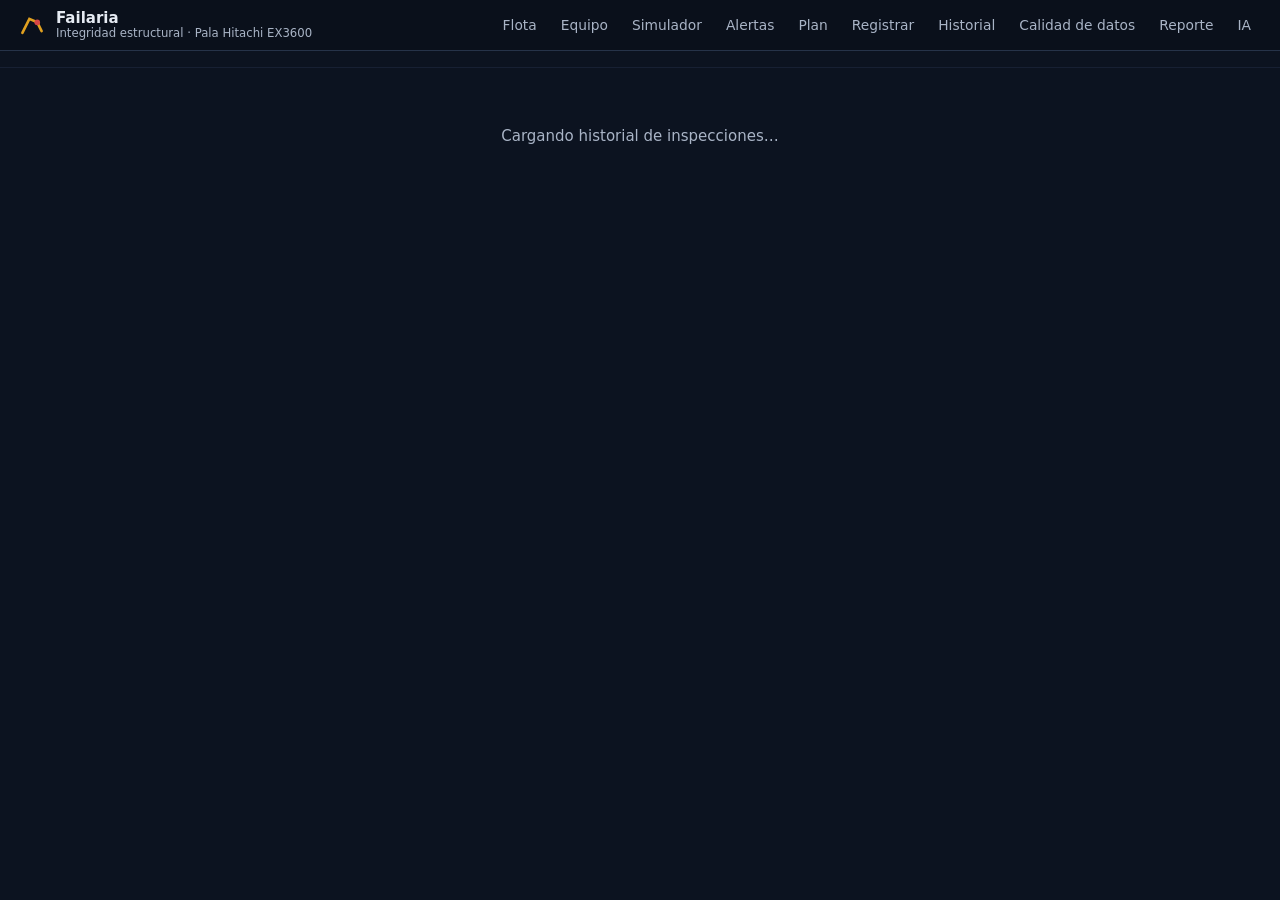
==== commit 3146ff43: "Plan con fechas por horas, diagnóstico IA incluido, etiquetas del Boom, badge del Plan y tabla del s" ====
--- a/index.html
+++ b/index.html
@@ -45,7 +45,7 @@
       if (!window.__appLista) {
         var c = document.getElementById('cargando');
         if (c) c.innerHTML = location.protocol === 'file:'
-          ? '<h2>Este archivo es el código fuente</h2><p>Los navegadores bloquean los módulos JavaScript al abrir <code>index.html</code> como archivo. Opciones:</p><ol><li><b>Versión entregable:</b> abra <code>Failaria.html</code> (un solo archivo, funciona con doble clic). Se genera con <code>node herramientas/empaquetar.mjs</code> en <code>dist/</code>.</li><li>Doble clic en <b>iniciar.bat</b> (Windows) o ejecute <code>python -m http.server 8000</code> en esta carpeta y abra <a href="http://localhost:8000">http://localhost:8000</a>.</li></ol>'
+          ? '<h2>Este archivo es el código fuente</h2><p>Los navegadores bloquean los módulos JavaScript al abrir <code>index.html</code> como archivo. Opciones:</p><ol><li><b>Versión entregable:</b> abra <code>Failaria.html</code> (un solo archivo, funciona con doble clic). Está en la raíz del repositorio y se genera con <code>node herramientas/empaquetar.mjs</code>.</li><li>Doble clic en <b>iniciar.bat</b> (Windows) o ejecute <code>python -m http.server 8000</code> en esta carpeta y abra <a href="http://localhost:8000">http://localhost:8000</a>.</li></ol>'
           : '<h2>No se pudo iniciar la plataforma</h2><p>Revise la consola del navegador.</p>';
       }
     }, 2500);
--- a/src/estilos.css
+++ b/src/estilos.css
@@ -37,6 +37,7 @@
 .nav a { color: var(--texto2); padding: 7px 11px; border-radius: 7px; font-size: .92rem; white-space: nowrap; }
 .nav a:hover { background: var(--panel2); text-decoration: none; color: var(--texto); }
 .nav a.activo { background: var(--panel2); color: var(--texto); box-shadow: inset 0 -2px 0 var(--alerta); }
+[hidden] { display: none !important; }
 .badge { display: inline-block; min-width: 20px; padding: 0 6px; border-radius: 10px; background: var(--critico); color: #fff; font-size: .75rem; text-align: center; font-weight: 700; }
 .badge.violeta { background: var(--sospechoso); }
 .menu-btn { display: none; margin-left: auto; background: none; border: 1px solid var(--borde); color: var(--texto); font-size: 1.2rem; border-radius: 6px; padding: 4px 10px; }
@@ -143,6 +144,9 @@
 .hot:hover, .hot:focus { transform: translate(-50%, -50%) scale(1.18); text-decoration: none; z-index: 2; }
 .hot.pulso { animation: pulso 1.4s infinite; }
 .hot .etq { position: absolute; top: 100%; margin-top: 3px; background: rgba(12,19,32,.9); padding: 1px 6px; border-radius: 4px; font-size: .72rem; white-space: nowrap; }
+.hot .etq-izq { top: 50%; right: 100%; margin: 0 5px 0 0; transform: translateY(-50%); }
+.hot .etq-der { top: 50%; left: 100%; margin: 0 0 0 5px; transform: translateY(-50%); }
+.hot .etq-arriba { top: auto; bottom: 100%; margin: 0 0 3px; }
 .hot.sosp { outline: 3px dashed var(--sospechoso); outline-offset: 3px; }
 @keyframes pulso { 0%, 100% { box-shadow: 0 0 0 2px rgba(0,0,0,.35), 0 0 0 0 rgba(214,69,69,.7); } 50% { box-shadow: 0 0 0 2px rgba(0,0,0,.35), 0 0 0 12px rgba(214,69,69,0); } }
 
@@ -248,7 +252,10 @@
 .fea-leyenda .barra-color { flex: 1; height: 10px; border-radius: 5px; background: linear-gradient(90deg, #1b2f8a, #1ea7d8, #2ec46a, #f2d23a, #ff7a1a, #d61f1f); }
 .sev-barra { position: relative; height: 8px; background: #0d1524; border-radius: 4px; overflow: hidden; min-width: 54px; }
 .sev-barra i { position: absolute; left: 0; top: 0; bottom: 0; border-radius: 4px; }
-.sim-tabla td, .sim-tabla th { padding: 5px 5px; font-size: .82rem; white-space: nowrap; }
+.sim-tabla td, .sim-tabla th { padding: 5px 4px; font-size: .82rem; white-space: nowrap; }
+.sim-tabla th small { font-weight: 500; text-transform: none; letter-spacing: 0; }
+.sev-fila { display: flex; align-items: center; gap: 5px; margin-bottom: 3px; }
+.sev-fila .sev-barra { flex: 1; }
 .sim-tabla tr.fallado td { background: rgba(214,69,69,.12); }
 .sim-tabla tr.sel td { background: rgba(74,163,223,.12); }
 .sim-eventos { max-height: 170px; overflow: auto; font-size: .82rem; }
@@ -259,4 +266,52 @@
 .modo-propagacion { background: rgba(224,160,32,.25); color: #f6cd6a; } .modo-acelerada { background: rgba(255,122,26,.3); color: #ffb380; }
 .modo-fractura { background: var(--critico); color: #fff; animation: parpadeo 1s infinite; }
 @keyframes parpadeo { 50% { opacity: .55; } }
-@media (max-width: 1000px) { .sim-layout { grid-template-columns: minmax(0, 1fr); } .sim-3d { height: 420px; } }
+@media (max-width: 1100px) { .sim-layout { grid-template-columns: minmax(0, 1fr); } .sim-3d { height: 420px; } }
+
+/* Planificación: tablero, calendario, diálogo */
+.tablero { display: grid; grid-template-columns: repeat(4, minmax(0, 1fr)); gap: 12px; align-items: start; }
+.columna { background: var(--panel); border: 1px solid var(--borde); border-radius: var(--radio); min-height: 240px; display: flex; flex-direction: column; }
+.columna.sobre { border-color: var(--acento); box-shadow: inset 0 0 0 2px rgba(74,163,223,.35); }
+.col-cab { display: flex; align-items: center; gap: 6px; padding: 10px 12px; border-bottom: 1px solid var(--borde); font-size: .9rem; }
+.col-cab .chip { margin-left: auto; }
+.col-cuerpo { padding: 8px; display: flex; flex-direction: column; gap: 8px; flex: 1; }
+.tarea { background: var(--panel2); border: 1px solid var(--borde); border-left: 4px solid var(--acento); border-radius: 8px; padding: 8px 10px; cursor: grab; font-size: .86rem; }
+.tarea:active { cursor: grabbing; }
+.tarea.arrastrando { opacity: .5; }
+.tarea.vencida { background: rgba(214,69,69,.10); }
+.tarea.hecha { opacity: .72; }
+.tarea.hecha .titulo { text-decoration: line-through; }
+.tarea .meta { color: var(--texto2); font-size: .78rem; margin-top: 3px; }
+.tarea .meta .rojo { color: #ff8080; font-weight: 600; }
+.tarea .acciones { margin-top: 6px; gap: 4px; justify-content: space-between; }
+tr.fila-vencida td { background: rgba(214,69,69,.08); }
+.cal-cab { display: grid; grid-template-columns: repeat(7, 1fr); font-size: .75rem; color: var(--texto2); text-align: center; margin-bottom: 4px; }
+.calendario { display: grid; grid-template-columns: repeat(7, 1fr); gap: 4px; }
+.dia { min-height: 86px; background: var(--panel2); border: 1px solid var(--borde); border-radius: 6px; padding: 4px; font-size: .74rem; cursor: pointer; }
+.dia.vacio { background: transparent; border-color: transparent; cursor: default; }
+.dia.hoy { border: 2px solid var(--acento); }
+.dia.insp { background: rgba(74,163,223,.08); }
+.dia .n { font-weight: 700; color: var(--texto2); margin-bottom: 3px; }
+.dia .ev { border-left: 3px solid var(--acento); background: rgba(255,255,255,.05); border-radius: 3px; padding: 1px 4px; margin-bottom: 2px; white-space: nowrap; overflow: hidden; text-overflow: ellipsis; cursor: pointer; }
+.dia .ev.vencida { background: rgba(214,69,69,.2); } .dia .ev.hecha { opacity: .55; text-decoration: line-through; }
+.dlg { background: var(--panel); color: var(--texto); border: 1px solid #35507a; border-radius: 12px; padding: 18px; width: min(760px, 94vw); box-shadow: 0 12px 40px rgba(0,0,0,.6); }
+.dlg::backdrop { background: rgba(0,0,0,.6); }
+.dlg-form { display: flex; flex-direction: column; gap: 10px; }
+.dlg-form input, .dlg-form select, .dlg-form textarea { width: 100%; }
+.checklist { display: flex; flex-direction: column; gap: 3px; font-size: .86rem; color: var(--texto); margin: 4px 0; }
+.checklist input { width: auto; }
+@media (max-width: 1000px) { .tablero { grid-template-columns: repeat(2, minmax(0, 1fr)); } }
+@media (max-width: 640px) { .tablero { grid-template-columns: minmax(0, 1fr); } .dia { min-height: 56px; } .dia .ev { display: none; } }
+@media print { .tablero { grid-template-columns: repeat(2, 1fr); } .tarea { break-inside: avoid; } }
+
+/* Simulador: modo pieza, inspección y lupa */
+.sim-3d.pieza { height: 520px; }
+.sim-3d .sim-vistas { position: absolute; right: 10px; top: 10px; }
+.lupa { display: block; width: 100%; height: 280px; border-radius: 8px; background: #1e2633; cursor: crosshair; touch-action: none; }
+.lupa.tirando { cursor: grabbing; }
+.insp-lista { display: grid; grid-template-columns: repeat(2, minmax(0, 1fr)); gap: 8px; }
+.insp-tarjeta { background: var(--panel2); border: 1px solid var(--borde); border-radius: 8px; padding: 8px 10px; font-size: .85rem; cursor: pointer; }
+.insp-tarjeta.sel { border-color: var(--acento); box-shadow: inset 0 0 0 1px var(--acento); }
+.insp-tarjeta.fallado { background: rgba(214,69,69,.12); }
+.c1 { grid-template-columns: minmax(0, 1fr); }
+@media (max-width: 640px) { .insp-lista { grid-template-columns: minmax(0, 1fr); } .lupa { height: 220px; } }
